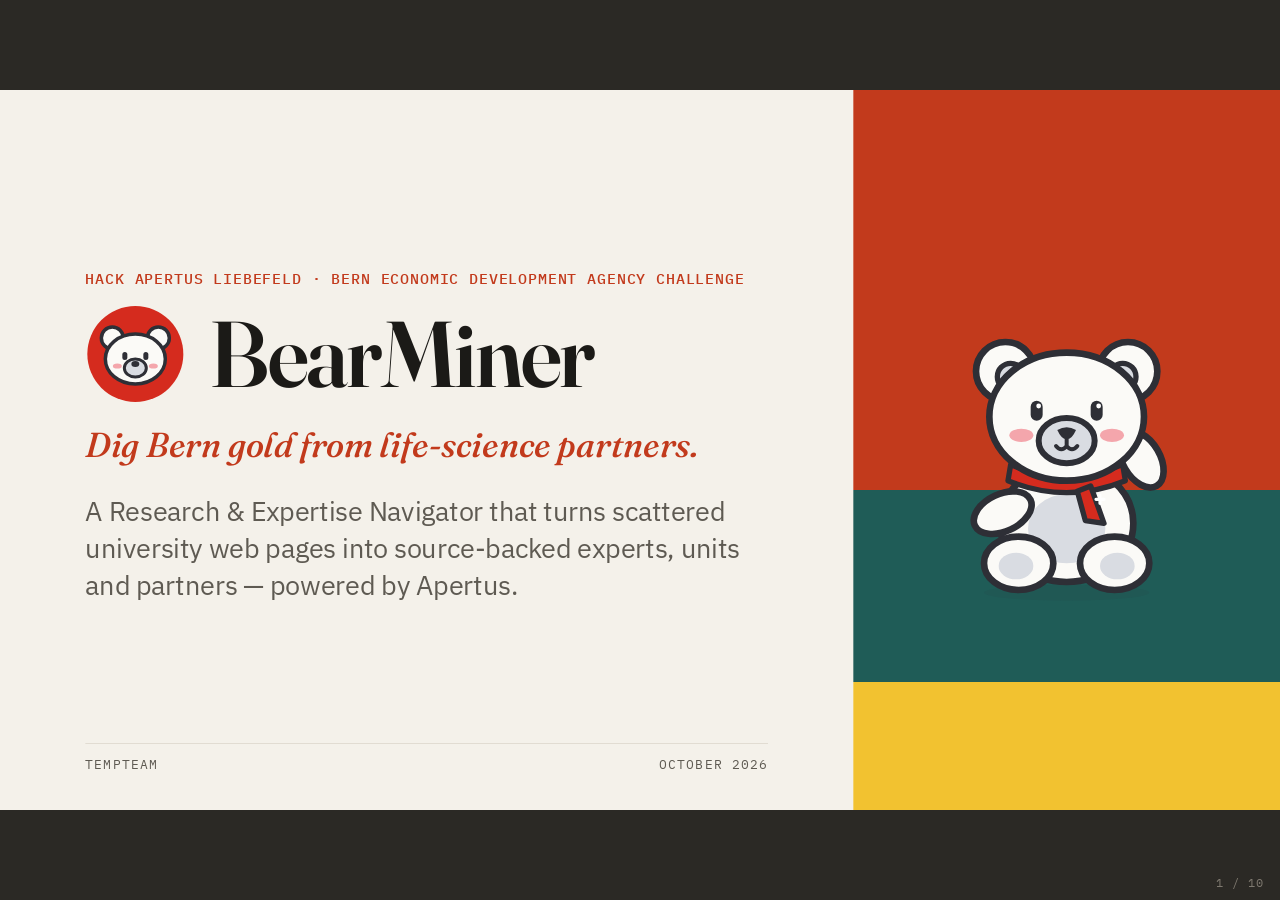
==== Docs/pitch/BearMiner_Pitch.html @ c31663ee "Add BearMiner pitch deck (HTML and PDF) 10-slide fixed-stage HTML deck with the Berni bear logo, plu" ====
<!DOCTYPE html>
<html lang="en">
<head>
<meta charset="UTF-8">
<meta name="viewport" content="width=device-width, initial-scale=1.0">
<title>BearMiner — TempTeam</title>
<link rel="preconnect" href="https://fonts.googleapis.com">
<link rel="preconnect" href="https://fonts.gstatic.com" crossorigin>
<link href="https://fonts.googleapis.com/css2?family=Fraunces:opsz,wght@9..144,500;9..144,600;9..144,700&family=IBM+Plex+Sans:wght@400;500;600&family=IBM+Plex+Mono:wght@500&display=swap" rel="stylesheet">
<style>
/* ===========================================
   THEME — Presentation Design System, Paper theme
   =========================================== */
:root {
    --paper: #F4F1EA;
    --paper-raised: #FFFFFF;
    --ink: #1B1A17;
    --ink-muted: #5E5A52;
    --hairline: #D8D2C6;
    --accent: #C23A1C;
    --accent-deep: #1F5C57;
    --signal: #F2C230;
    --stage: #2B2925;

    --stage-bg: var(--stage);
    --slide-bg: var(--paper);

    --font-display: 'Fraunces', Georgia, serif;
    --font-sans: 'IBM Plex Sans', system-ui, sans-serif;
    --font-mono: 'IBM Plex Mono', ui-monospace, monospace;

    --space-1: 24px;
    --space-2: 48px;
    --space-3: 96px;
    --space-4: 128px;
    --radius-md: 12px;
    --radius-pill: 999px;

    --ease-out-expo: cubic-bezier(0.16, 1, 0.3, 1);
}

* { margin: 0; padding: 0; box-sizing: border-box; }

/* ===========================================
   FIXED 16:9 STAGE (viewport-base.css, in full)
   =========================================== */
html, body { width: 100%; height: 100%; margin: 0; overflow: hidden; background: var(--stage-bg, #000); }
.deck-viewport { position: fixed; inset: 0; overflow: hidden; background: var(--stage-bg, #000); }
.deck-stage { position: absolute; left: 0; top: 0; width: 1920px; height: 1080px; overflow: hidden; transform-origin: 0 0; background: var(--slide-bg, #fff); }
.slide { position: absolute; inset: 0; width: 1920px; height: 1080px; overflow: hidden; display: block; visibility: hidden; opacity: 0; pointer-events: none; background: var(--slide-bg, #fff); }
.slide.active, .slide.visible { visibility: visible; opacity: 1; pointer-events: auto; z-index: 1; }
img, video, canvas, svg { max-width: 100%; max-height: 100%; }
.deck-controls { position: fixed; left: 50%; bottom: 22px; transform: translateX(-50%); z-index: 1000; }
@media print {
    html, body { width: 1920px; height: auto; overflow: visible; background: #fff; }
    .deck-viewport { position: static; overflow: visible; background: #fff; }
    .deck-stage { position: static; width: auto; height: auto; transform: none !important; background: none; }
    .slide { position: relative; display: block !important; visibility: visible !important; opacity: 1 !important; pointer-events: auto !important; width: 1920px; height: 1080px; break-after: page; page-break-after: always; }
    .slide:last-child { break-after: auto; page-break-after: auto; }
    .deck-controls { display: none !important; }
}
@media (prefers-reduced-motion: reduce) {
    *, *::before, *::after { animation-duration: 0.01ms !important; transition-duration: 0.2s !important; }
}

/* ===========================================
   SLIDE FRAME — margins, chrome, type scale
   =========================================== */
.slide { font-family: var(--font-sans); color: var(--ink); }
.frame { position: absolute; inset: var(--space-4); display: flex; flex-direction: column; }
.chrome {
    position: absolute; left: var(--space-4); right: var(--space-4); bottom: 56px;
    display: flex; justify-content: space-between;
    font-family: var(--font-mono); font-size: 20px; letter-spacing: .08em; text-transform: uppercase; color: var(--ink-muted);
    border-top: 1px solid var(--hairline); padding-top: 16px;
}
.kicker { font-family: var(--font-mono); font-size: 22px; line-height: 28px; font-weight: 500; letter-spacing: .08em; text-transform: uppercase; color: var(--accent); margin-bottom: var(--space-1); }
.hero { font-family: var(--font-display); font-size: 140px; line-height: 136px; font-weight: 600; letter-spacing: -.025em; }
.title { font-family: var(--font-display); font-size: 80px; line-height: 88px; font-weight: 600; letter-spacing: -.02em; max-width: 1500px; }
.heading { font-family: var(--font-display); font-size: 44px; line-height: 52px; font-weight: 500; letter-spacing: -.01em; }
.lead { font-size: 40px; line-height: 56px; color: var(--ink-muted); }
.body { font-size: 30px; line-height: 44px; }
.caption { font-size: 24px; line-height: 34px; color: var(--ink-muted); }
.mono { font-family: var(--font-mono); }
em.hl { font-style: normal; color: var(--accent); }

/* Large slide-number motif cut into a colour block */
.numeral { position: absolute; font-family: var(--font-display); font-weight: 700; color: var(--paper); line-height: .8; }

/* Cards and grids */
.grid { display: grid; gap: var(--space-2); }
.card { background: var(--paper-raised); border: 1px solid var(--hairline); border-radius: var(--radius-md); padding: 40px; }
.rule-top { border-top: 2px solid var(--ink); padding-top: var(--space-1); }
.tag { display: inline-block; font-family: var(--font-mono); font-size: 20px; letter-spacing: .04em; padding: 6px 16px; border-radius: var(--radius-pill); border: 1px solid var(--hairline); color: var(--ink-muted); margin: 0 8px 8px 0; }
.tag.on { background: var(--accent-deep); color: var(--paper); border-color: var(--accent-deep); }

/* ===========================================
   ANIMATIONS — one staggered reveal per slide
   =========================================== */
.reveal { opacity: 0; transform: translateY(24px); transition: opacity .6s var(--ease-out-expo), transform .6s var(--ease-out-expo); }
.slide.visible .reveal { opacity: 1; transform: none; }
.slide.visible .reveal:nth-child(2) { transition-delay: .08s; }
.slide.visible .reveal:nth-child(3) { transition-delay: .16s; }
.slide.visible .reveal:nth-child(4) { transition-delay: .24s; }
.slide.visible .reveal:nth-child(5) { transition-delay: .32s; }
@page { size: 1920px 1080px; margin: 0; }
@media print {
    .reveal { opacity: 1 !important; transform: none !important; transition: none !important; }
    * { -webkit-print-color-adjust: exact; print-color-adjust: exact; }
}

/* ===========================================
   SLIDE 1 — TITLE
   =========================================== */
.s-title .band { position: absolute; top: 0; right: 0; width: 640px; height: 1080px; display: grid; grid-template-rows: 1fr 288px 192px; }
.s-title .band div:nth-child(1) { background: var(--accent); position: relative; }
.s-title .band div:nth-child(2) { background: var(--accent-deep); }
.s-title .band div:nth-child(3) { background: var(--signal); }
.s-title .numeral { font-size: 420px; left: 40px; bottom: 30px; }
.s-title .frame { right: 768px; justify-content: flex-end; padding-bottom: 80px; }

/* ===========================================
   SLIDE 2 — PROBLEM
   =========================================== */
.s-problem .words { display: flex; flex-wrap: wrap; gap: 16px; margin-top: var(--space-2); }
.s-problem .words span { font-family: var(--font-display); font-size: 44px; line-height: 56px; padding: 8px 28px; border: 1px solid var(--hairline); background: var(--paper-raised); }
.s-problem .words span.q { background: var(--ink); color: var(--paper); border-color: var(--ink); }
.s-problem .cols { grid-template-columns: repeat(3, 1fr); margin-top: auto; }
.s-problem .stat { font-family: var(--font-display); font-size: 88px; line-height: 88px; font-weight: 700; color: var(--accent); }

/* ===========================================
   SLIDE 3 — SOLUTION (two sides meet)
   =========================================== */
.s-solution .split { grid-template-columns: 1fr 160px 1fr; align-items: stretch; margin-top: var(--space-2); flex: 1; }
.s-solution .side { padding: 48px; border-radius: 0; }
.s-solution .side.research { background: var(--accent-deep); color: var(--paper); }
.s-solution .side.company { background: var(--ink); color: var(--paper); }
.s-solution .side .kicker { color: var(--signal); }
.s-solution .side ul { list-style: none; margin-top: var(--space-1); }
.s-solution .side li { font-size: 30px; line-height: 42px; padding: 14px 0; border-top: 1px solid rgba(244,241,234,.25); }
.s-solution .meet { display: flex; align-items: center; justify-content: center; flex-direction: column; text-align: center; }
.s-solution .meet .dot { width: 120px; height: 120px; border-radius: 50%; background: var(--accent); color: var(--paper); display: flex; align-items: center; justify-content: center; font-family: var(--font-display); font-size: 56px; font-weight: 700; }
.s-solution .meet p { font-family: var(--font-mono); font-size: 20px; letter-spacing: .06em; text-transform: uppercase; margin-top: 16px; color: var(--ink-muted); }

/* ===========================================
   SLIDE 4 — PIPELINE
   =========================================== */
.s-pipe .steps { grid-template-columns: repeat(5, 1fr); gap: 0; margin-top: var(--space-3); }
.s-pipe .step { padding: 0 28px 0 0; position: relative; }
.s-pipe .step .n { font-family: var(--font-display); font-size: 72px; line-height: 72px; font-weight: 700; color: var(--hairline); }
.s-pipe .step .bar { height: 12px; background: var(--ink); margin: 20px 0 28px; }
.s-pipe .step.ai .bar { background: var(--accent); }
.s-pipe .step h3 { font-family: var(--font-display); font-size: 38px; line-height: 44px; font-weight: 600; margin-bottom: 12px; }
.s-pipe .step p { font-size: 26px; line-height: 36px; color: var(--ink-muted); }
.s-pipe .step .who { font-family: var(--font-mono); font-size: 20px; letter-spacing: .06em; text-transform: uppercase; margin-top: 16px; color: var(--ink); }
.s-pipe .step.ai .who { color: var(--accent); }
.s-pipe .legend { margin-top: auto; display: flex; gap: var(--space-2); }
.s-pipe .legend span::before { content: ""; display: inline-block; width: 40px; height: 12px; margin-right: 14px; vertical-align: middle; background: var(--ink); }
.s-pipe .legend span.ai::before { background: var(--accent); }

/* ===========================================
   SLIDE 5 — WHAT A RESULT LOOKS LIKE
   =========================================== */
.s-result .two { grid-template-columns: 1fr 1fr; margin-top: var(--space-2); flex: 1; }
.s-result .rec h3 { font-family: var(--font-display); font-size: 44px; line-height: 52px; font-weight: 600; margin: 8px 0 16px; }
.s-result .rec .org { font-family: var(--font-mono); font-size: 20px; letter-spacing: .06em; text-transform: uppercase; color: var(--accent-deep); }
.s-result .rec blockquote { font-size: 26px; line-height: 38px; border-left: 0; padding: 20px 24px; background: var(--paper); margin: 20px 0; }
.s-result .rec .src { font-family: var(--font-mono); font-size: 20px; color: var(--accent-deep); word-break: break-all; }
.s-result .score .big { font-family: var(--font-display); font-size: 150px; line-height: 130px; font-weight: 700; color: var(--accent); }
.s-result .score .verdict { font-size: 30px; font-weight: 600; margin: 8px 0 28px; }
.s-result .bars div { display: grid; grid-template-columns: 300px 1fr 110px; align-items: center; gap: 20px; font-size: 24px; margin-bottom: 14px; }
.s-result .bars .track { height: 20px; background: var(--paper); position: relative; }
.s-result .bars .fill { position: absolute; inset: 0 auto 0 0; background: var(--accent-deep); }
.s-result .bars b { font-family: var(--font-mono); font-weight: 500; text-align: right; }

/* ===========================================
   SLIDE 6 — PURPOSEFUL AI
   =========================================== */
.s-ai .two { grid-template-columns: 1fr 1fr; margin-top: var(--space-2); gap: var(--space-3); }
.s-ai .col h3 { font-family: var(--font-display); font-size: 48px; line-height: 56px; font-weight: 600; margin-bottom: 28px; }
.s-ai .col.ai h3 { color: var(--accent); }
.s-ai .col li { list-style: none; font-size: 30px; line-height: 42px; padding: 20px 0; border-top: 1px solid var(--hairline); }
.s-ai .col li b { font-weight: 600; }

/* ===========================================
   SLIDE 7 — TRUST
   =========================================== */
.s-trust .rules { grid-template-columns: repeat(3, 1fr); gap: 32px; margin-top: 40px; }
.s-trust .rules .card { padding: 32px 36px; }
.s-trust .rules .card h3 { font-family: var(--font-display); font-size: 36px; line-height: 44px; font-weight: 600; margin-bottom: 14px; }
.s-trust .rules .card p { font-size: 24px; line-height: 34px; color: var(--ink-muted); }
.s-trust .rules .card .k { font-family: var(--font-mono); font-size: 20px; color: var(--accent); margin-bottom: 14px; letter-spacing: .06em; }

/* ===========================================
   SLIDE 8 — EVIDENCE
   =========================================== */
.s-evidence .two { grid-template-columns: 1.1fr 1fr; gap: var(--space-3); margin-top: var(--space-2); }
.s-evidence table { width: 100%; border-collapse: collapse; font-size: 25px; }
.s-evidence td { padding: 12px 0; border-top: 1px solid var(--hairline); }
.s-evidence td.n { font-family: var(--font-mono); text-align: right; }
.s-evidence tr.top td.n { color: var(--accent); }
.s-evidence th { text-align: left; font-family: var(--font-mono); font-weight: 500; font-size: 20px; letter-spacing: .06em; text-transform: uppercase; color: var(--ink-muted); padding-bottom: 12px; }
.s-evidence th.n { text-align: right; }
.s-evidence .facts li { list-style: none; padding: 18px 0; border-top: 1px solid var(--hairline); font-size: 27px; line-height: 38px; }
.s-evidence .facts b { font-family: var(--font-display); font-size: 44px; color: var(--accent-deep); margin-right: 10px; }

/* ===========================================
   SLIDE 9 — SOVEREIGN & SCALABLE
   =========================================== */
.s-sov .cols { grid-template-columns: repeat(3, 1fr); margin-top: var(--space-2); }
.s-sov .cols > div h3 { font-family: var(--font-display); font-size: 40px; line-height: 48px; font-weight: 600; margin-bottom: 18px; }
.s-sov .cols > div p { font-size: 27px; line-height: 39px; color: var(--ink-muted); }
.s-sov .cfg { margin-top: auto; background: var(--ink); color: var(--paper); padding: 32px 40px; font-family: var(--font-mono); font-size: 24px; line-height: 36px; }
.s-sov .cfg .c { color: #A39C90; }
.s-sov .cfg .s { color: var(--signal); }

/* ===========================================
   SLIDE 10 — ASK / CLOSE
   =========================================== */
.s-close { background: var(--ink); color: var(--paper); }
.s-close .kicker { color: var(--signal); }
.s-close .plan { grid-template-columns: repeat(3, 1fr); margin-top: auto; margin-bottom: 40px; }
.s-close .plan > div { border-top: 2px solid var(--paper); padding-top: var(--space-1); }
.s-close .plan .w { font-family: var(--font-mono); font-size: 22px; letter-spacing: .08em; text-transform: uppercase; color: var(--signal); }
.s-close .plan h3 { font-family: var(--font-display); font-size: 40px; line-height: 48px; font-weight: 600; margin: 12px 0; }
.s-close .plan p { font-size: 27px; line-height: 39px; color: #CFC8BC; }
.s-close .chrome { color: #A39C90; border-color: #3A3631; }
.s-close .stripe { position: absolute; top: 0; left: 0; right: 0; height: 24px; display: grid; grid-template-columns: 3fr 2fr 1fr; }
.s-close .stripe i:nth-child(1) { background: var(--accent); }
.s-close .stripe i:nth-child(2) { background: var(--accent-deep); }
.s-close .stripe i:nth-child(3) { background: var(--signal); }


/* ===========================================
   BRAND — BearMiner logo and Berni the bear
   =========================================== */
.brandmark { display: inline-flex; align-items: center; gap: 12px; color: var(--ink); font-weight: 500; text-transform: none; letter-spacing: .02em; font-size: 22px; }
.brandmark svg { width: 30px; height: 30px; }
.s-close .brandmark { color: var(--paper); }
.logo-lockup { display: flex; align-items: center; gap: 36px; }
.logo-lockup svg { width: 150px; height: 150px; flex: none; }
.slogan { font-family: var(--font-display); font-style: italic; font-size: 52px; line-height: 64px; font-weight: 500; color: var(--accent); margin-top: 28px; }
.s-title .frame { justify-content: center; padding-bottom: 40px; }
.berni-hero { position: absolute; right: 120px; top: 330px; width: 400px; height: 440px; max-width: none; max-height: none; z-index: 2; }
.berni-close { position: absolute; right: var(--space-4); top: 96px; width: 260px; height: 286px; z-index: 2; }
.s-close .title { max-width: 1250px; }

/* Page counter, outside the stage */
.deck-controls { left: auto; right: 16px; bottom: 10px; transform: none; font-family: var(--font-mono); font-size: 12px; color: #A39C90; letter-spacing: .08em; opacity: .7; }
</style>
</head>
<body>
<!-- Berni the Bern bear and the BearMark badge, from UI/src/bern/Bear.jsx -->
<svg width="0" height="0" style="position:absolute" aria-hidden="true"><defs>
<symbol id="bear-mark" viewBox="0 0 100 100">
<circle cx="50" cy="50" r="48" fill="#D52B1E"/>
<g stroke="#2E2F36" stroke-width="3.5"><circle cx="27" cy="34" r="11" fill="#FBFAF7"/><circle cx="73" cy="34" r="11" fill="#FBFAF7"/><ellipse cx="50" cy="55" rx="30" ry="25" fill="#FBFAF7"/><ellipse cx="50" cy="64" rx="11" ry="9" fill="#D9DCE2" stroke-width="3"/></g>
<rect x="37" y="48" width="5" height="8" rx="2.5" fill="#2E2F36"/><rect x="58" y="48" width="5" height="8" rx="2.5" fill="#2E2F36"/>
<ellipse cx="50" cy="60" rx="4" ry="3" fill="#2E2F36"/><ellipse cx="32" cy="62" rx="4.5" ry="2.6" fill="#F4A6AC"/><ellipse cx="68" cy="62" rx="4.5" ry="2.6" fill="#F4A6AC"/>
</symbol>
<symbol id="berni-wave" viewBox="0 0 200 220">
<ellipse cx="100" cy="212" rx="62" ry="6" fill="#2E2F36" opacity="0.08"/>
<g stroke="#2E2F36" stroke-width="5"><circle cx="54" cy="46" r="22" fill="#FBFAF7"/><circle cx="146" cy="46" r="22" fill="#FBFAF7"/><circle cx="58" cy="50" r="10" fill="#D9DCE2" stroke-width="4"/><circle cx="142" cy="50" r="10" fill="#D9DCE2" stroke-width="4"/></g>
<ellipse cx="100" cy="160" rx="50" ry="44" fill="#FBFAF7" stroke="#2E2F36" stroke-width="5"/><ellipse cx="100" cy="164" rx="29" ry="26" fill="#D9DCE2"/>
<g stroke="#2E2F36" stroke-width="5"><ellipse cx="64" cy="190" rx="26" ry="20" fill="#FBFAF7"/><ellipse cx="136" cy="190" rx="26" ry="20" fill="#FBFAF7"/></g>
<ellipse cx="62" cy="192" rx="13" ry="10" fill="#D9DCE2"/><ellipse cx="138" cy="192" rx="13" ry="10" fill="#D9DCE2"/>
<ellipse cx="52" cy="152" rx="23" ry="14" transform="rotate(-25 52 152)" fill="#FBFAF7" stroke="#2E2F36" stroke-width="5"/><ellipse cx="156" cy="112" rx="23" ry="14" transform="rotate(60 156 112)" fill="#FBFAF7" stroke="#2E2F36" stroke-width="5"/>
<path d="M58 116 Q100 134 142 116 L144 128 Q100 146 56 128 Z" fill="#D52B1E" stroke="#2E2F36" stroke-width="4" stroke-linejoin="round"/>
<path d="M118 132 L128 160 L114 158 L108 136 Z" fill="#D52B1E" stroke="#2E2F36" stroke-width="4" stroke-linejoin="round"/>
<path d="M122 142 h6 M125 139 v6" stroke="#fff" stroke-width="2.4" stroke-linecap="round"/>
<ellipse cx="100" cy="80" rx="58" ry="48" fill="#FBFAF7" stroke="#2E2F36" stroke-width="5"/>
<g fill="#2E2F36"><rect x="73" y="68" width="9" height="15" rx="4.5"/><rect x="118" y="68" width="9" height="15" rx="4.5"/><circle cx="79" cy="72" r="1.8" fill="#fff"/><circle cx="124" cy="72" r="1.8" fill="#fff"/></g>
<ellipse cx="66" cy="94" rx="9" ry="5" fill="#F4A6AC"/><ellipse cx="134" cy="94" rx="9" ry="5" fill="#F4A6AC"/>
<ellipse cx="100" cy="98" rx="21" ry="17" fill="#D9DCE2" stroke="#2E2F36" stroke-width="4.5"/>
<path d="M93 90 Q100 86 107 90 Q104 97 100 97 Q96 97 93 90 Z" fill="#2E2F36"/>
<path d="M100 97 v4 M92 102 q4 5 8 0 q4 5 8 0" stroke="#2E2F36" stroke-width="3" fill="none" stroke-linecap="round"/>
</symbol>
<symbol id="berni-cheer" viewBox="0 0 200 220">
<ellipse cx="100" cy="212" rx="62" ry="6" fill="#2E2F36" opacity="0.08"/>
<g stroke="#2E2F36" stroke-width="5"><circle cx="54" cy="46" r="22" fill="#FBFAF7"/><circle cx="146" cy="46" r="22" fill="#FBFAF7"/><circle cx="58" cy="50" r="10" fill="#D9DCE2" stroke-width="4"/><circle cx="142" cy="50" r="10" fill="#D9DCE2" stroke-width="4"/></g>
<ellipse cx="100" cy="160" rx="50" ry="44" fill="#FBFAF7" stroke="#2E2F36" stroke-width="5"/><ellipse cx="100" cy="164" rx="29" ry="26" fill="#D9DCE2"/>
<g stroke="#2E2F36" stroke-width="5"><ellipse cx="64" cy="190" rx="26" ry="20" fill="#FBFAF7"/><ellipse cx="136" cy="190" rx="26" ry="20" fill="#FBFAF7"/></g>
<ellipse cx="62" cy="192" rx="13" ry="10" fill="#D9DCE2"/><ellipse cx="138" cy="192" rx="13" ry="10" fill="#D9DCE2"/>
<ellipse cx="44" cy="112" rx="23" ry="14" transform="rotate(-60 44 112)" fill="#FBFAF7" stroke="#2E2F36" stroke-width="5"/><ellipse cx="156" cy="112" rx="23" ry="14" transform="rotate(60 156 112)" fill="#FBFAF7" stroke="#2E2F36" stroke-width="5"/>
<path d="M58 116 Q100 134 142 116 L144 128 Q100 146 56 128 Z" fill="#D52B1E" stroke="#2E2F36" stroke-width="4" stroke-linejoin="round"/>
<path d="M118 132 L128 160 L114 158 L108 136 Z" fill="#D52B1E" stroke="#2E2F36" stroke-width="4" stroke-linejoin="round"/>
<path d="M122 142 h6 M125 139 v6" stroke="#fff" stroke-width="2.4" stroke-linecap="round"/>
<ellipse cx="100" cy="80" rx="58" ry="48" fill="#FBFAF7" stroke="#2E2F36" stroke-width="5"/>
<g stroke="#2E2F36" stroke-width="4.5" fill="none" stroke-linecap="round"><path d="M72 78 q6 -9 12 0"/><path d="M116 78 q6 -9 12 0"/></g>
<ellipse cx="66" cy="94" rx="9" ry="5" fill="#F4A6AC"/><ellipse cx="134" cy="94" rx="9" ry="5" fill="#F4A6AC"/>
<ellipse cx="100" cy="98" rx="21" ry="17" fill="#D9DCE2" stroke="#2E2F36" stroke-width="4.5"/>
<path d="M93 90 Q100 86 107 90 Q104 97 100 97 Q96 97 93 90 Z" fill="#2E2F36"/>
<path d="M92 101 Q100 112 108 101 Z" fill="#E86B74" stroke="#2E2F36" stroke-width="3" stroke-linejoin="round"/><g stroke="#F2B705" stroke-width="4" stroke-linecap="round"><path d="M22 70 l-10 -6 M24 54 l-8 -12 M178 70 l10 -6 M176 54 l8 -12"/></g>
</symbol>
</defs></svg>
<div class="deck-viewport">
<main class="deck-stage" id="deckStage">

<!-- ============ 1. TITLE ============ -->
<section class="slide s-title active">
    <div class="band"><div></div><div></div><div></div></div>
    <svg class="berni-hero" viewBox="0 0 200 220" role="img" aria-label="Berni the Bern bear"><use href="#berni-wave"/></svg>
    <div class="frame">
        <p class="kicker reveal">Hack Apertus Liebefeld · Bern Economic Development Agency challenge</p>
        <div class="logo-lockup reveal"><svg viewBox="0 0 100 100" role="img" aria-label="BearMiner logo"><use href="#bear-mark"/></svg><h1 class="hero">BearMiner</h1></div>
        <p class="slogan reveal">Dig Bern gold from life-science partners.</p>
        <p class="lead reveal" style="margin-top:40px;max-width:1000px">A Research &amp; Expertise Navigator that turns scattered university web pages into source-backed experts, units and partners — powered by Apertus.</p>
    </div>
    <div class="chrome" style="right:768px"><span>TempTeam</span><span>October 2026</span></div>
</section>

<!-- ============ 2. PROBLEM ============ -->
<section class="slide s-problem">
    <div class="frame">
        <p class="kicker reveal">The problem</p>
        <h2 class="title reveal">To find an expert today, you have to know <em class="hl">where</em> to look before you know <em class="hl">what</em> to look for.</h2>
        <div class="words reveal">
            <span class="q">“glucose sensors”</span><span>continuous glucose monitoring</span><span>CGM</span><span>biosensing</span><span>metabolic monitoring</span><span>wearable sensing</span>
        </div>
        <div class="grid cols">
            <div class="rule-top reveal"><div class="stat">3</div><p class="body">source ecosystems: UniBE subdomains, ARTORG, Diabetes Center Berne</p></div>
            <div class="rule-top reveal"><div class="stat">5+</div><p class="body">page types per institute: faculty, group, person, project, service</p></div>
            <div class="rule-top reveal"><div class="stat">0</div><p class="body">places a company can ask one question and get traceable answers</p></div>
        </div>
    </div>
    <div class="chrome"><span><span class="brandmark"><svg viewBox="0 0 100 100"><use href="#bear-mark"/></svg>BearMiner</span></span><span>02</span></div>
</section>

<!-- ============ 3. SOLUTION ============ -->
<section class="slide s-solution">
    <div class="frame">
        <p class="kicker reveal">Our solution</p>
        <h2 class="title reveal">Two sides of the same search, meeting on evidence.</h2>
        <div class="grid split reveal">
            <div class="side research">
                <p class="kicker">Research side</p>
                <h3 class="heading">What Bern can do</h3>
                <ul>
                    <li>Focused crawl of all three ecosystems</li>
                    <li>Up to 500 ranked research highlights</li>
                    <li>EN/DE medical keywords, verbatim evidence, source URL</li>
                </ul>
            </div>
            <div class="meet"><div class="dot">↔</div><p>Match</p></div>
            <div class="side company">
                <p class="kicker">Company side</p>
                <h3 class="heading">Who Bern should call</h3>
                <ul>
                    <li>Reads a pitch PDF, website or text, any language</li>
                    <li>Builds a verified medical profile</li>
                    <li>Collaboration potential 0–100 and P1–P4 priority</li>
                </ul>
            </div>
        </div>
    </div>
    <div class="chrome"><span><span class="brandmark"><svg viewBox="0 0 100 100"><use href="#bear-mark"/></svg>BearMiner</span></span><span>03</span></div>
</section>

<!-- ============ 4. PIPELINE ============ -->
<section class="slide s-pipe">
    <div class="frame">
        <p class="kicker reveal">How it works</p>
        <h2 class="title reveal">Public web in, source-backed answers out.</h2>
        <div class="grid steps reveal">
            <div class="step"><div class="n">1</div><div class="bar"></div><h3>Collect</h3><p>Inventory hosts only; robots.txt and rate limits respected</p><div class="who">Rules</div></div>
            <div class="step"><div class="n">2</div><div class="bar"></div><h3>Select</h3><p>Findings, projects, technologies, services, each with a quote</p><div class="who">Rules</div></div>
            <div class="step ai"><div class="n">3</div><div class="bar"></div><h3>Understand</h3><p>Need → terms and EN/DE synonyms; company medical profile</p><div class="who">Apertus</div></div>
            <div class="step"><div class="n">4</div><div class="bar"></div><h3>Retrieve &amp; score</h3><p>BM25 over records; five-part, recomputable match rate</p><div class="who">Rules</div></div>
            <div class="step ai"><div class="n">5</div><div class="bar"></div><h3>Explain</h3><p>Keeps relevant units and writes why each one matches</p><div class="who">Apertus</div></div>
        </div>
        <div class="legend caption reveal"><span class="ai">Apertus v1.5 — language understanding</span><span>Deterministic code — crawling, verification, scoring</span></div>
    </div>
    <div class="chrome"><span><span class="brandmark"><svg viewBox="0 0 100 100"><use href="#bear-mark"/></svg>BearMiner</span></span><span>04</span></div>
</section>

<!-- ============ 5. RESULT ============ -->
<section class="slide s-result">
    <div class="frame">
        <p class="kicker reveal">What a result looks like</p>
        <h2 class="title reveal">Every answer carries its own proof.</h2>
        <div class="grid two reveal">
            <div class="card rec">
                <div class="org">Diabetes Center Berne · project</div>
                <h3>The Moonwalk Project</h3>
                <span class="tag on">glucose</span><span class="tag on">hypoglycemia</span>
                <blockquote>“After the end of the study, algorithms will be developed to build a warning system for nocturnal hypoglycemia…”</blockquote>
                <div class="src">dcberne.com/en/project/the-moonwalk-project/</div>
                <p class="caption" style="margin-top:20px">Real record from our live crawl test: keywords, verbatim quote, public source.</p>
            </div>
            <div class="card score">
                <div class="org mono" style="font-size:20px;letter-spacing:.06em;text-transform:uppercase;color:var(--ink-muted)">Sample company · wearable CGM, Zurich</div>
                <div class="big">81.1</div>
                <div class="verdict">Strong potential — prioritise outreach</div>
                <div class="bars">
                    <div><span>Capability overlap</span><span class="track"><span class="fill" style="width:64.5%"></span></span><b>25.8/40</b></div>
                    <div><span>Partnership readiness</span><span class="track"><span class="fill" style="width:88%"></span></span><b>17.6/20</b></div>
                    <div><span>Domain fit</span><span class="track"><span class="fill" style="width:94.7%"></span></span><b>14.2/15</b></div>
                    <div><span>Swiss proximity</span><span class="track"><span class="fill" style="width:90%"></span></span><b>13.5/15</b></div>
                    <div><span>Signal depth</span><span class="track"><span class="fill" style="width:100%"></span></span><b>10/10</b></div>
                </div>
                <p class="caption">Why not higher: “Swiss company but no Canton of Bern site yet.”</p>
            </div>
        </div>
    </div>
    <div class="chrome"><span><span class="brandmark"><svg viewBox="0 0 100 100"><use href="#bear-mark"/></svg>BearMiner</span></span><span>05</span></div>
</section>

<!-- ============ 6. PURPOSEFUL AI ============ -->
<section class="slide s-ai">
    <div class="frame">
        <p class="kicker reveal">Purposeful use of AI</p>
        <h2 class="title reveal">Apertus where language is hard. Rules where trust matters.</h2>
        <div class="grid two reveal">
            <div class="col ai">
                <h3>Apertus does</h3>
                <ul>
                    <li><b>Bridges vocabulary</b> — “glucose sensors” becomes CGM, biosensing, metabolic monitoring, in English and German</li>
                    <li><b>Reads companies</b> — any-language pitch to a structured medical profile</li>
                    <li><b>Explains matches</b> — a short, sourced reason per result</li>
                </ul>
            </div>
            <div class="col">
                <h3>Code does</h3>
                <ul>
                    <li><b>Decides the score</b> — same input, same number, fully offline</li>
                    <li><b>Checks every claim</b> against the source text</li>
                    <li><b>Collects and ranks</b> research without any model or GPU</li>
                </ul>
            </div>
        </div>
    </div>
    <div class="chrome"><span><span class="brandmark"><svg viewBox="0 0 100 100"><use href="#bear-mark"/></svg>BearMiner</span></span><span>06</span></div>
</section>

<!-- ============ 7. TRUST ============ -->
<section class="slide s-trust">
    <div class="frame">
        <p class="kicker reveal">Traceability by design</p>
        <h2 class="title reveal">No invented people, roles or projects.</h2>
        <div class="grid rules reveal">
            <div class="card"><div class="k">VERBATIM GATE</div><h3>Quote or drop</h3><p>Each extracted item needs a quote found in the source (exact or ≥ 85% word match). Unsupported items are dropped and listed.</p></div>
            <div class="card"><div class="k">CLOSED CHOICE</div><h3>No free-form people</h3><p>The judge can only select candidate IDs it was given; each result keeps its source URLs.</p></div>
            <div class="card"><div class="k">HONEST GAPS</div><h3>“No reliable match”</h3><p>Below threshold, the system says so instead of guessing. Thin pages are marked insufficient.</p></div>
            <div class="card"><div class="k">PROVENANCE</div><h3>Verified location only</h3><p>Bern presence earns points only from a source, JSON-LD, imprint or Wikidata — never model memory.</p></div>
            <div class="card"><div class="k">SAFE INPUT</div><h3>Injection defence</h3><p>Web text is wrapped as untrusted data; sentences addressed to an AI are removed.</p></div>
            <div class="card"><div class="k">FAIR REACH</div><h3>No size bias</h3><p>No institutional quota, recency bonus or mention-count boost in ranking.</p></div>
        </div>
    </div>
    <div class="chrome"><span><span class="brandmark"><svg viewBox="0 0 100 100"><use href="#bear-mark"/></svg>BearMiner</span></span><span>07</span></div>
</section>

<!-- ============ 8. EVIDENCE ============ -->
<section class="slide s-evidence">
    <div class="frame">
        <p class="kicker reveal">Technical rigour</p>
        <h2 class="title reveal">The score separates real fits from noise.</h2>
        <div class="grid two reveal">
            <table>
                <tr><th>Sample company</th><th class="n">Match rate</th></tr>
                <tr class="top"><td>Bern glucose-sensor start-up, site in Burgdorf</td><td class="n">88.6</td></tr>
                <tr class="top"><td>Wearable CGM company, Zurich</td><td class="n">86.8</td></tr>
                <tr><td>Surgical navigation, Munich</td><td class="n">76.1</td></tr>
                <tr><td>Glucose diagnostics, Japanese-language source</td><td class="n">52.1</td></tr>
                <tr><td>Medical devices, little detail</td><td class="n">38.2</td></tr>
                <tr><td>One-line “wearable sensors” pitch</td><td class="n">29.8</td></tr>
                <tr><td>Fintech — out of scope</td><td class="n">0.0</td></tr>
            </table>
            <ul class="facts">
                <li><b>5 → 7</b>live medical pages produced seven evidence-backed records with keywords</li>
                <li><b>30</b>labelled benchmark examples, 10 per source; build fails below 90% precision</li>
                <li><b>EN·DE·JA</b>sources handled — translated before matching</li>
                <li><b>Tests</b>for robots, redirects, budgets, evidence gates and the 500-record cap</li>
            </ul>
        </div>
    </div>
    <div class="chrome"><span><span class="brandmark"><svg viewBox="0 0 100 100"><use href="#bear-mark"/></svg>BearMiner</span></span><span>08</span></div>
</section>

<!-- ============ 9. SOVEREIGN & SCALABLE ============ -->
<section class="slide s-sov">
    <div class="frame">
        <p class="kicker reveal">Sovereign · affordable · extensible</p>
        <h2 class="title reveal">Runs on Bern's terms, air-gapped if needed.</h2>
        <div class="grid cols reveal">
            <div class="rule-top"><h3>Sovereign</h3><p>Apertus v1.5 on an on-premise or Swiss-cloud endpoint. SQLite and Python — no foreign closed service at runtime.</p></div>
            <div class="rule-top"><h3>Low cost</h3><p>Crawling and scoring need no GPU. LLM answers are cached, so re-runs are instant and identical.</p></div>
            <div class="rule-top"><h3>Extensible</h3><p>A new institution is one config entry — then re-run crawl and enrich. No pipeline rewrite.</p></div>
        </div>
        <div class="cfg reveal"><span class="c"># src/sources.json — add a source</span><br>{ <span class="s">"id"</span>: "newinst", <span class="s">"name"</span>: "New Institute", <span class="s">"url"</span>: "https://…", <span class="s">"institution"</span>: "…" }</div>
    </div>
    <div class="chrome"><span><span class="brandmark"><svg viewBox="0 0 100 100"><use href="#bear-mark"/></svg>BearMiner</span></span><span>09</span></div>
</section>

<!-- ============ 10. ASK ============ -->
<section class="slide s-close">
    <div class="stripe"><i></i><i></i><i></i></div>
    <div class="frame">
        <p class="kicker reveal">From prototype to pilot</p>
        <h2 class="title reveal" style="color:var(--paper)">Give us one quarter and one real company inbox.</h2>
        <div class="grid plan reveal">
            <div><div class="w">Weeks 1–4</div><h3>Complete crawl</h3><p>Full run over all three ecosystems on a Swiss-hosted Apertus endpoint.</p></div>
            <div><div class="w">Weeks 5–8</div><h3>Expert review</h3><p>Agency staff review highlights; feedback tunes rules and synonyms.</p></div>
            <div><div class="w">Weeks 9–12</div><h3>Live outreach</h3><p>Score incoming company requests and hand off P1 leads to Bern units.</p></div>
        </div>
    </div>
    <svg class="berni-close" viewBox="0 0 200 220" role="img" aria-label="Berni the Bern bear cheering"><use href="#berni-cheer"/></svg>
    <div class="chrome"><span><span class="brandmark"><svg viewBox="0 0 100 100"><use href="#bear-mark"/></svg>BearMiner</span> &nbsp;·&nbsp; Dig Bern gold from life-science partners</span><span>Thank you · TempTeam</span></div>
</section>

</main>
</div>
<div class="deck-controls" id="counter">1 / 10</div>

<script>
/* ===========================================
   SLIDE PRESENTATION CONTROLLER
   =========================================== */
class SlidePresentation {
    constructor() {
        this.slides = document.querySelectorAll('.slide');
        this.current = 0;
        this.stage = document.getElementById('deckStage');
        this.counter = document.getElementById('counter');
        this.scale();
        window.addEventListener('resize', () => this.scale());
        document.addEventListener('keydown', e => {
            if (['ArrowRight', 'ArrowDown', ' ', 'PageDown'].includes(e.key)) { e.preventDefault(); this.go(this.current + 1); }
            if (['ArrowLeft', 'ArrowUp', 'PageUp'].includes(e.key)) { e.preventDefault(); this.go(this.current - 1); }
            if (e.key === 'Home') this.go(0);
            if (e.key === 'End') this.go(this.slides.length - 1);
        });
        let x0 = null;
        document.addEventListener('touchstart', e => { x0 = e.touches[0].clientX; }, { passive: true });
        document.addEventListener('touchend', e => {
            if (x0 === null) return;
            const dx = e.changedTouches[0].clientX - x0;
            if (Math.abs(dx) > 40) this.go(this.current + (dx < 0 ? 1 : -1));
            x0 = null;
        });
        let lock = false;
        document.addEventListener('wheel', e => {
            if (lock || Math.abs(e.deltaY) < 30) return;
            lock = true; setTimeout(() => lock = false, 700);
            this.go(this.current + (e.deltaY > 0 ? 1 : -1));
        }, { passive: true });
        this.go(0);
    }
    scale() {
        const f = Math.min(innerWidth / 1920, innerHeight / 1080);
        const x = (innerWidth - 1920 * f) / 2, y = (innerHeight - 1080 * f) / 2;
        this.stage.style.transform = `translate(${x}px, ${y}px) scale(${f})`;
    }
    go(i) {
        this.current = Math.max(0, Math.min(i, this.slides.length - 1));
        this.slides.forEach((s, k) => {
            s.classList.toggle('active', k === this.current);
            s.classList.toggle('visible', k === this.current);
        });
        this.counter.textContent = `${this.current + 1} / ${this.slides.length}`;
    }
}
new SlidePresentation();
</script>
</body>
</html>
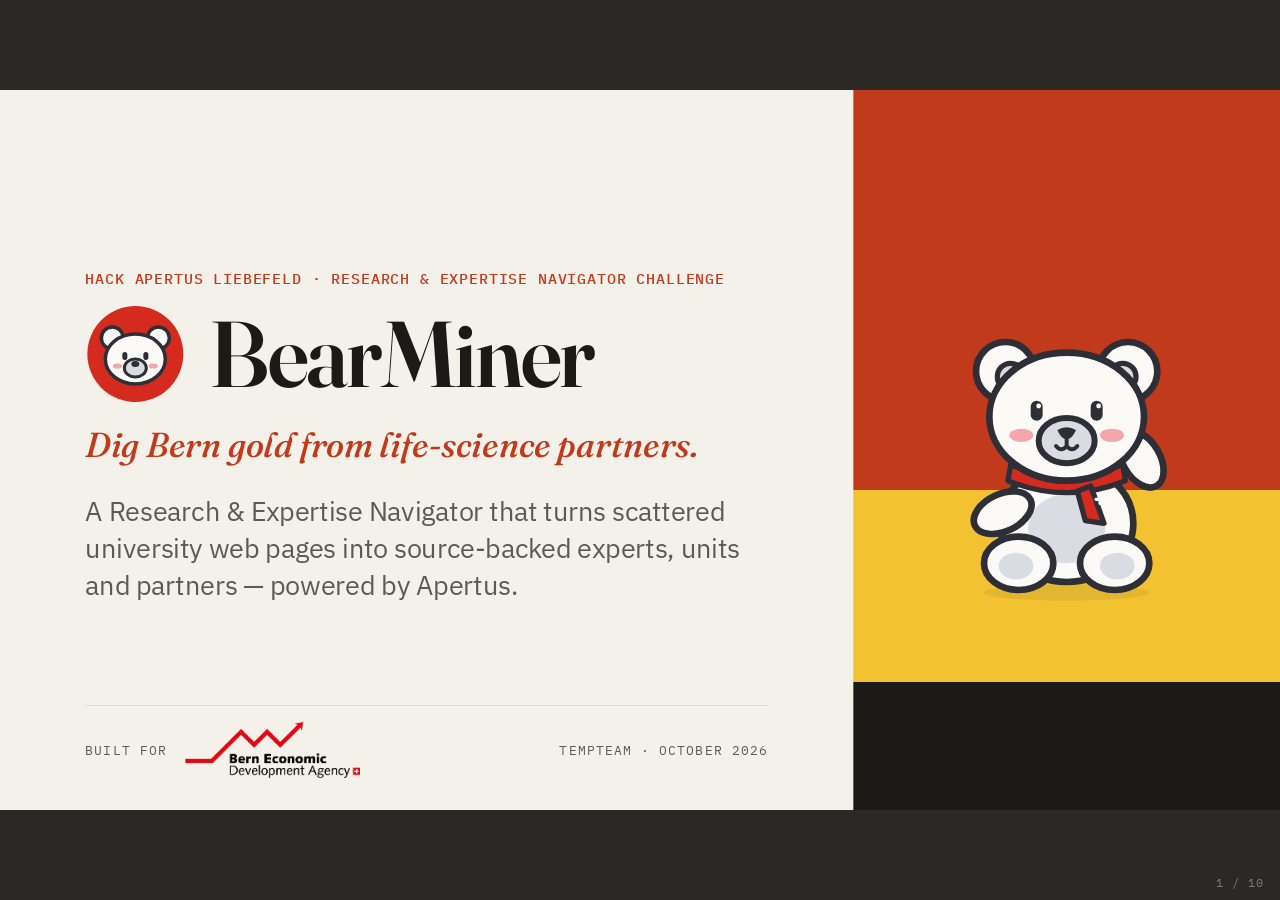
==== commit 25d8072b: "Use Bern flag colors and add agency logo to pitch deck Replace the teal accent with Bern red, yellow" ====
--- a/Docs/pitch/BearMiner_Pitch.html
+++ b/Docs/pitch/BearMiner_Pitch.html
@@ -18,7 +18,7 @@
     --ink-muted: #5E5A52;
     --hairline: #D8D2C6;
     --accent: #C23A1C;
-    --accent-deep: #1F5C57;
+    --accent-deep: #1B1A17; /* Bern black (was teal) */
     --signal: #F2C230;
     --stage: #2B2925;
 
@@ -114,8 +114,8 @@
    =========================================== */
 .s-title .band { position: absolute; top: 0; right: 0; width: 640px; height: 1080px; display: grid; grid-template-rows: 1fr 288px 192px; }
 .s-title .band div:nth-child(1) { background: var(--accent); position: relative; }
-.s-title .band div:nth-child(2) { background: var(--accent-deep); }
-.s-title .band div:nth-child(3) { background: var(--signal); }
+.s-title .band div:nth-child(2) { background: var(--signal); }
+.s-title .band div:nth-child(3) { background: var(--accent-deep); }
 .s-title .numeral { font-size: 420px; left: 40px; bottom: 30px; }
 .s-title .frame { right: 768px; justify-content: flex-end; padding-bottom: 80px; }
 
@@ -133,7 +133,9 @@
    =========================================== */
 .s-solution .split { grid-template-columns: 1fr 160px 1fr; align-items: stretch; margin-top: var(--space-2); flex: 1; }
 .s-solution .side { padding: 48px; border-radius: 0; }
-.s-solution .side.research { background: var(--accent-deep); color: var(--paper); }
+.s-solution .side.research { background: var(--signal); color: var(--ink); }
+.s-solution .side.research .kicker { color: var(--accent); }
+.s-solution .side.research li { border-top-color: rgba(27,26,23,.25); }
 .s-solution .side.company { background: var(--ink); color: var(--paper); }
 .s-solution .side .kicker { color: var(--signal); }
 .s-solution .side ul { list-style: none; margin-top: var(--space-1); }
@@ -225,10 +227,9 @@
 .s-close .plan h3 { font-family: var(--font-display); font-size: 40px; line-height: 48px; font-weight: 600; margin: 12px 0; }
 .s-close .plan p { font-size: 27px; line-height: 39px; color: #CFC8BC; }
 .s-close .chrome { color: #A39C90; border-color: #3A3631; }
-.s-close .stripe { position: absolute; top: 0; left: 0; right: 0; height: 24px; display: grid; grid-template-columns: 3fr 2fr 1fr; }
+.s-close .stripe { position: absolute; top: 0; left: 0; right: 0; height: 24px; display: grid; grid-template-columns: 3fr 2fr; }
 .s-close .stripe i:nth-child(1) { background: var(--accent); }
-.s-close .stripe i:nth-child(2) { background: var(--accent-deep); }
-.s-close .stripe i:nth-child(3) { background: var(--signal); }
+.s-close .stripe i:nth-child(2) { background: var(--signal); }
 
 
 /* ===========================================
@@ -244,6 +245,16 @@
 .berni-hero { position: absolute; right: 120px; top: 330px; width: 400px; height: 440px; max-width: none; max-height: none; z-index: 2; }
 .berni-close { position: absolute; right: var(--space-4); top: 96px; width: 260px; height: 286px; z-index: 2; }
 .s-close .title { max-width: 1250px; }
+
+
+/* Partner credit — Bern Economic Development Agency */
+.partner-row { position: absolute; left: var(--space-4); right: 768px; bottom: 48px; display: flex; align-items: center; gap: 28px; border-top: 1px solid var(--hairline); padding-top: 24px; }
+.partner-row .built { font-family: var(--font-mono); font-size: 20px; letter-spacing: .08em; text-transform: uppercase; color: var(--ink-muted); }
+.partner-row img { height: 84px; width: auto; max-width: none; }
+.partner-row .meta { margin-left: auto; font-family: var(--font-mono); font-size: 20px; letter-spacing: .08em; text-transform: uppercase; color: var(--ink-muted); }
+.partner-card { display: inline-flex; align-items: center; gap: 32px; align-self: flex-start; background: var(--paper); padding: 24px 40px; margin-top: 56px; }
+.partner-card span { font-family: var(--font-mono); font-size: 22px; letter-spacing: .08em; text-transform: uppercase; color: var(--ink); }
+.partner-card img { height: 96px; width: auto; max-width: none; }
 
 /* Page counter, outside the stage */
 .deck-controls { left: auto; right: 16px; bottom: 10px; transform: none; font-family: var(--font-mono); font-size: 12px; color: #A39C90; letter-spacing: .08em; opacity: .7; }
@@ -301,12 +312,12 @@
     <div class="band"><div></div><div></div><div></div></div>
     <svg class="berni-hero" viewBox="0 0 200 220" role="img" aria-label="Berni the Bern bear"><use href="#berni-wave"/></svg>
     <div class="frame">
-        <p class="kicker reveal">Hack Apertus Liebefeld · Bern Economic Development Agency challenge</p>
+        <p class="kicker reveal">Hack Apertus Liebefeld · Research &amp; Expertise Navigator challenge</p>
         <div class="logo-lockup reveal"><svg viewBox="0 0 100 100" role="img" aria-label="BearMiner logo"><use href="#bear-mark"/></svg><h1 class="hero">BearMiner</h1></div>
         <p class="slogan reveal">Dig Bern gold from life-science partners.</p>
         <p class="lead reveal" style="margin-top:40px;max-width:1000px">A Research &amp; Expertise Navigator that turns scattered university web pages into source-backed experts, units and partners — powered by Apertus.</p>
     </div>
-    <div class="chrome" style="right:768px"><span>TempTeam</span><span>October 2026</span></div>
+    <div class="partner-row"><span class="built">Built for</span><img src="[data-uri]" alt="Bern Economic Development Agency"><span class="meta">TempTeam · October 2026</span></div>
 </section>
 
 <!-- ============ 2. PROBLEM ============ -->
@@ -493,10 +504,11 @@
 
 <!-- ============ 10. ASK ============ -->
 <section class="slide s-close">
-    <div class="stripe"><i></i><i></i><i></i></div>
+    <div class="stripe"><i></i><i></i></div>
     <div class="frame">
         <p class="kicker reveal">From prototype to pilot</p>
         <h2 class="title reveal" style="color:var(--paper)">Give us one quarter and one real company inbox.</h2>
+        <div class="partner-card reveal"><span>A tool for</span><img src="[data-uri]" alt="Bern Economic Development Agency"></div>
         <div class="grid plan reveal">
             <div><div class="w">Weeks 1–4</div><h3>Complete crawl</h3><p>Full run over all three ecosystems on a Swiss-hosted Apertus endpoint.</p></div>
             <div><div class="w">Weeks 5–8</div><h3>Expert review</h3><p>Agency staff review highlights; feedback tunes rules and synonyms.</p></div>
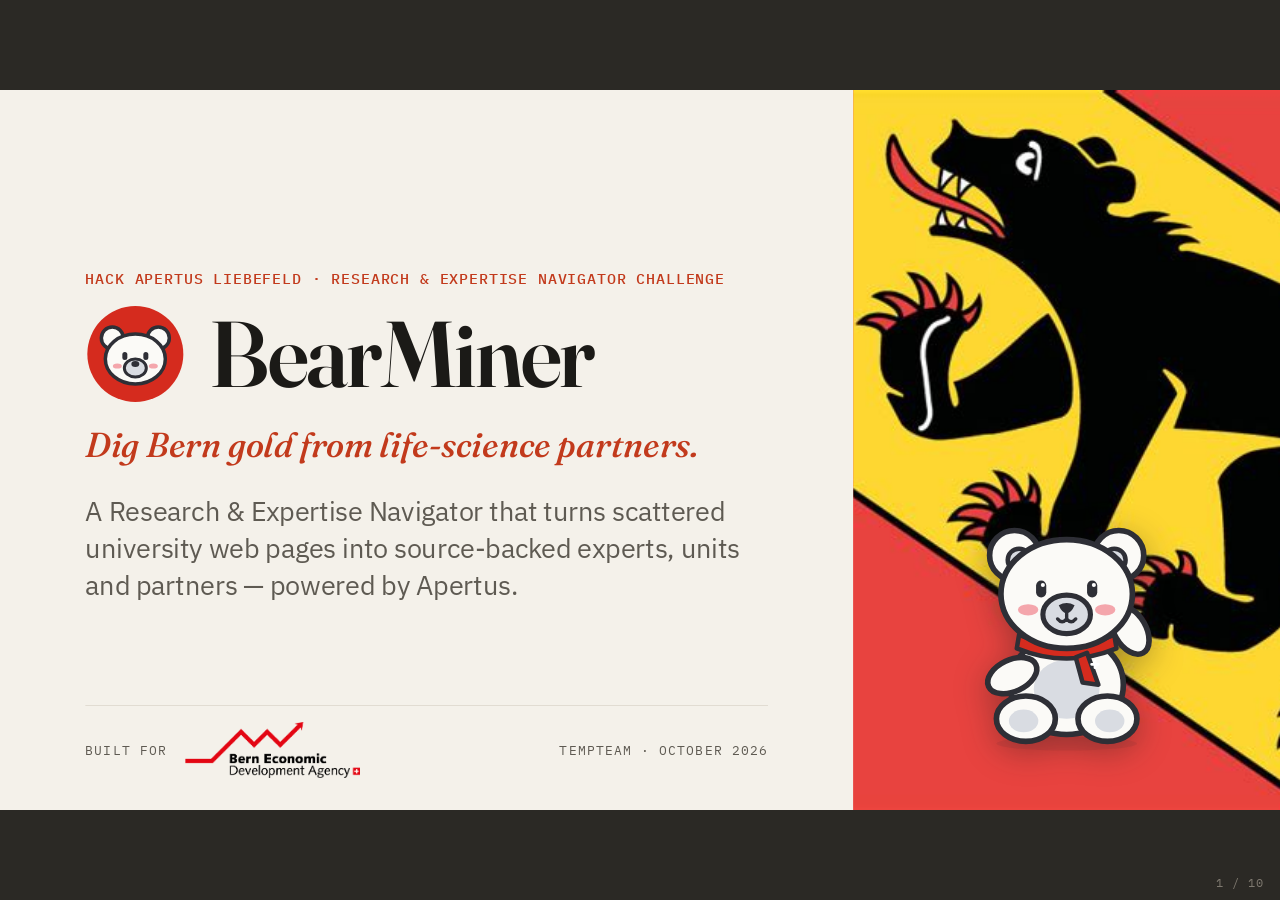
==== commit 6c908391: "Put the Bern flag behind Berni on the pitch title slide Replace the striped colour band with the Can" ====
--- a/Docs/pitch/BearMiner_Pitch.html
+++ b/Docs/pitch/BearMiner_Pitch.html
@@ -112,10 +112,8 @@
 /* ===========================================
    SLIDE 1 — TITLE
    =========================================== */
-.s-title .band { position: absolute; top: 0; right: 0; width: 640px; height: 1080px; display: grid; grid-template-rows: 1fr 288px 192px; }
-.s-title .band div:nth-child(1) { background: var(--accent); position: relative; }
-.s-title .band div:nth-child(2) { background: var(--signal); }
-.s-title .band div:nth-child(3) { background: var(--accent-deep); }
+/* Canton of Bern flag behind Berni */
+.s-title .band { position: absolute; top: 0; right: 0; width: 640px; height: 1080px; background: #E8423F url("[data-uri]") 12% center / cover no-repeat; }
 .s-title .numeral { font-size: 420px; left: 40px; bottom: 30px; }
 .s-title .frame { right: 768px; justify-content: flex-end; padding-bottom: 80px; }
 
@@ -242,7 +240,7 @@
 .logo-lockup svg { width: 150px; height: 150px; flex: none; }
 .slogan { font-family: var(--font-display); font-style: italic; font-size: 52px; line-height: 64px; font-weight: 500; color: var(--accent); margin-top: 28px; }
 .s-title .frame { justify-content: center; padding-bottom: 40px; }
-.berni-hero { position: absolute; right: 120px; top: 330px; width: 400px; height: 440px; max-width: none; max-height: none; z-index: 2; }
+.berni-hero { position: absolute; right: 150px; top: 620px; width: 340px; height: 374px; filter: drop-shadow(0 12px 24px rgba(27,26,23,.35)); max-width: none; max-height: none; z-index: 2; }
 .berni-close { position: absolute; right: var(--space-4); top: 96px; width: 260px; height: 286px; z-index: 2; }
 .s-close .title { max-width: 1250px; }
 
@@ -309,7 +307,7 @@
 
 <!-- ============ 1. TITLE ============ -->
 <section class="slide s-title active">
-    <div class="band"><div></div><div></div><div></div></div>
+    <div class="band" role="img" aria-label="Flag of the Canton of Bern"></div>
     <svg class="berni-hero" viewBox="0 0 200 220" role="img" aria-label="Berni the Bern bear"><use href="#berni-wave"/></svg>
     <div class="frame">
         <p class="kicker reveal">Hack Apertus Liebefeld · Research &amp; Expertise Navigator challenge</p>
